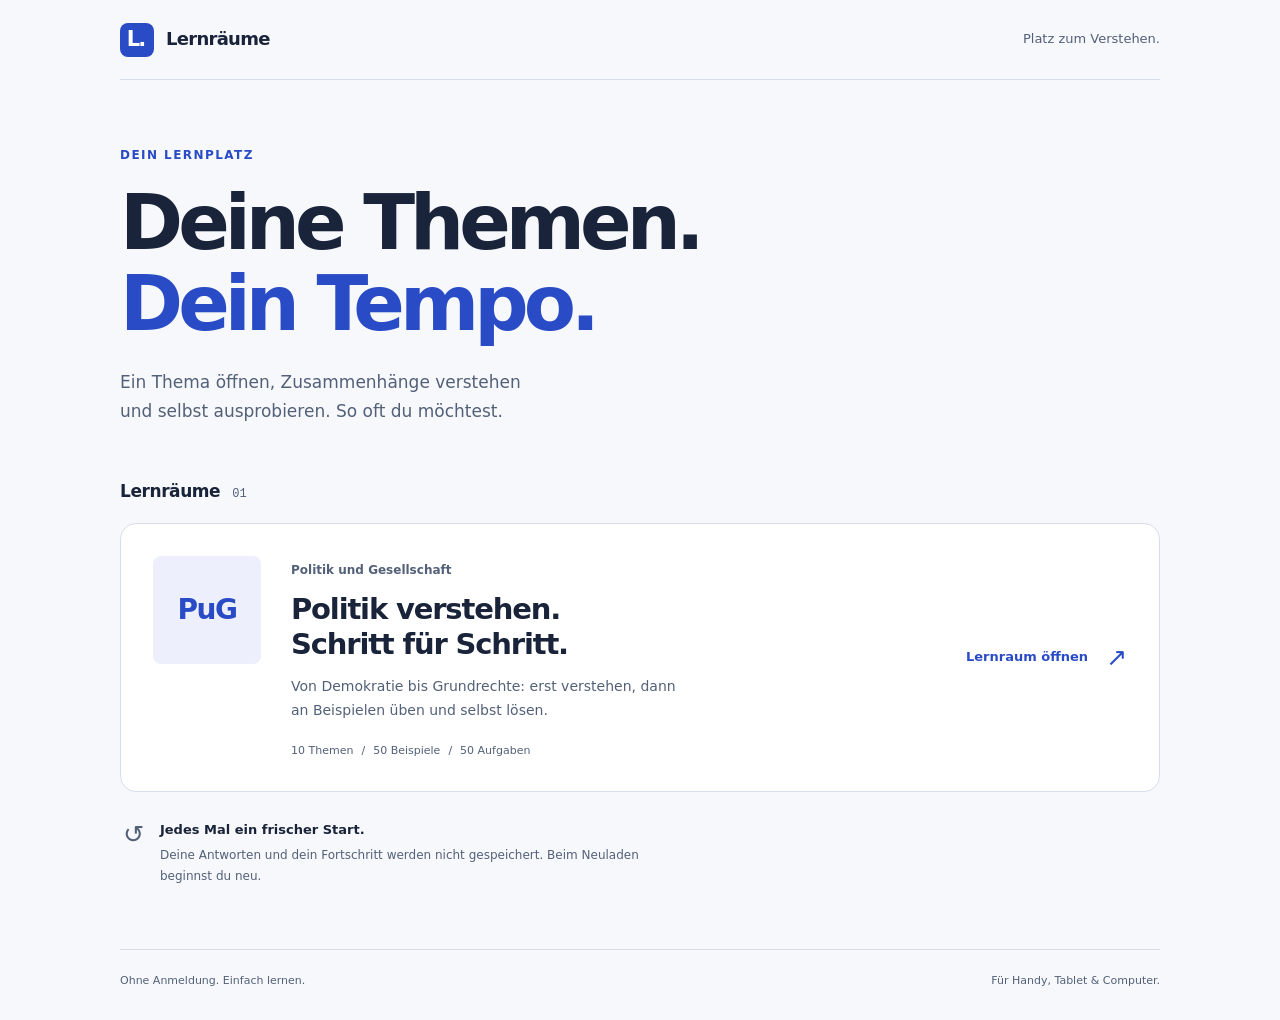
==== docs/index.html @ eafbd557 "Create lightweight school exercise directory for GitHub Pages" ====
<!doctype html>
<html lang="de">
<head>
  <meta charset="utf-8">
  <meta name="viewport" content="width=device-width, initial-scale=1">
  <meta name="color-scheme" content="light dark">
  <meta name="description" content="Deine Lernräume für die Schule. Themen verstehen, Aufgaben ausprobieren und in deinem Tempo üben.">
  <meta http-equiv="Content-Security-Policy" content="default-src 'none'; style-src 'self' 'unsafe-inline'; img-src 'self' data:; base-uri 'none'; form-action 'none'">
  <title>Lernräume · Deine Themen. Dein Tempo.</title>
  <link rel="icon" href="data:,">
  <link rel="stylesheet" href="style.css">
</head>
<body>
  <a class="skip" href="#lernraeume">Zu den Lernräumen</a>
  <div class="page">
    <header class="header">
      <a class="brand" href="./" aria-label="Lernräume, Startseite"><span class="brand-mark" aria-hidden="true">L.</span>Lernräume</a>
      <span class="header-note">Platz zum Verstehen.</span>
    </header>
    <main>
      <section class="intro" aria-labelledby="title">
        <p class="eyebrow">Dein Lernplatz</p>
        <h1 id="title">Deine Themen.<br> <span>Dein Tempo.</span></h1>
        <p class="intro-text">Ein Thema öffnen, Zusammenhänge verstehen und selbst ausprobieren. So oft du möchtest.</p>
      </section>
      <section class="collection" id="lernraeume" aria-labelledby="collection-title">
        <div class="collection-heading"><h2 id="collection-title">Lernräume</h2><span>01</span></div>
        <!-- Add one ordinary link here for each reviewed HTML in exercises/. -->
        <a class="exercise" href="exercises/pug-lernraum.html">
          <span class="subject-mark" aria-hidden="true">PuG</span>
          <span class="exercise-copy">
            <span class="subject">Politik und Gesellschaft</span>
            <h3>Politik verstehen.<br> Schritt für Schritt.</h3>
            <span class="description">Von Demokratie bis Grundrechte: erst verstehen, dann an Beispielen üben und selbst lösen.</span>
            <span class="details">10 Themen <span aria-hidden="true">/</span> 50 Beispiele <span aria-hidden="true">/</span> 50 Aufgaben</span>
          </span>
          <span class="open">Lernraum öffnen <span class="arrow" aria-hidden="true">↗</span></span>
        </a>
      </section>
      <aside class="session-note" aria-label="Hinweis zum Lernstand">
        <span class="note-mark" aria-hidden="true">↺</span>
        <div><h2>Jedes Mal ein frischer Start.</h2><p>Deine Antworten und dein Fortschritt werden nicht gespeichert. Beim Neuladen beginnst du neu.</p></div>
      </aside>
    </main>
    <footer><span>Ohne Anmeldung. Einfach lernen.</span><span>Für Handy, Tablet &amp; Computer.</span></footer>
  </div>
</body>
</html>
---- docs/style.css ----
/* Native CSS, system fonts, no runtime dependencies. Radius: 16px panels, 8px marks. */
:root{color-scheme:light dark;--paper:#f7f8fb;--surface:#fff;--ink:#192339;--muted:#526078;--line:#d7ddea;--accent:#294bc6;--wash:#edf0fc;--hover:#f2f4fe;--focus:#194acb}
*{box-sizing:border-box}
html{scroll-behavior:auto}
body{margin:0;background:var(--paper);color:var(--ink);font-family:system-ui,-apple-system,BlinkMacSystemFont,"Segoe UI",sans-serif;line-height:1.6;-webkit-text-size-adjust:100%}
a{color:inherit;text-decoration:none;touch-action:manipulation;-webkit-tap-highlight-color:transparent}
a:focus-visible{outline:3px solid var(--focus);outline-offset:6px}
.skip{position:absolute;top:8px;left:16px;z-index:2;padding:10px 16px;background:var(--surface);transform:translateY(-180%)}
.skip:focus{transform:none}
.page{width:min(100% - 80px,1040px);margin-inline:auto}
.header{height:80px;display:flex;align-items:center;justify-content:space-between;border-bottom:1px solid var(--line);gap:20px}
.brand{display:inline-flex;align-items:center;gap:12px;font-size:18px;font-weight:750;letter-spacing:-.04em;min-height:44px}
.brand-mark{display:grid;place-items:center;width:34px;height:34px;border-radius:8px;background:var(--accent);color:var(--surface);font-size:21px;letter-spacing:-.09em;padding-right:3px}
.header-note{color:var(--muted);font-size:13px}
.intro{padding:66px 0 52px;max-width:650px}
.eyebrow{font-size:12px;font-weight:700;letter-spacing:.12em;text-transform:uppercase;margin:0 0 18px;color:var(--accent)}
h1{font-size:clamp(44px,6.6vw,76px);line-height:1.06;letter-spacing:-.065em;margin:0;font-weight:750}
h1 span{color:var(--accent)}
.intro-text{font-size:17px;color:var(--muted);max-width:430px;margin:24px 0 0;line-height:1.7}
.collection{scroll-margin-top:24px}
.collection-heading{display:flex;align-items:baseline;gap:12px;margin-bottom:18px}
.collection-heading h2{font-size:17px;letter-spacing:-.025em;margin:0;font-weight:650}
.collection-heading>span{font:12px ui-monospace,SFMono-Regular,Consolas,monospace;color:var(--muted)}
.exercise{display:grid;grid-template-columns:108px 1fr auto;gap:30px;align-items:center;padding:32px;border:1px solid var(--line);border-radius:16px;background:var(--surface);transition:background .16s,border-color .16s}
.exercise:hover{background:var(--hover);border-color:var(--accent)}
.exercise:active{background:var(--wash)}
.subject-mark{display:grid;place-items:center;align-self:start;aspect-ratio:1;border-radius:8px;background:var(--wash);color:var(--accent);font-size:28px;font-weight:750;letter-spacing:-.055em}
.exercise-copy{min-width:0}
.subject{font-size:12px;color:var(--muted);font-weight:550}
h3{font-size:clamp(23px,3vw,29px);line-height:1.2;letter-spacing:-.04em;margin:10px 0 14px;font-weight:700}
.description{display:block;max-width:390px;color:var(--muted);font-size:14px;line-height:1.65}
.details{display:flex;flex-wrap:wrap;gap:8px;color:var(--muted);font-size:11px;margin-top:20px}
.details>span{color:var(--muted)}
.open{display:flex;align-items:center;gap:18px;white-space:nowrap;color:var(--accent);font-size:13px;font-weight:650}
.arrow{font-size:25px;font-weight:400;transition:transform .16s}
.exercise:hover .arrow{transform:translate(2px,-2px)}
.session-note{display:flex;gap:16px;margin:28px 0 62px;padding:0 3px;max-width:540px}
.note-mark{font-size:25px;line-height:1.2;color:var(--muted)}
.session-note h2{font-size:13px;font-weight:650;margin:0 0 4px}
.session-note p{font-size:12px;color:var(--muted);margin:0;line-height:1.75}
footer{border-top:1px solid var(--line);padding:22px 0 30px;display:flex;justify-content:space-between;gap:16px;color:var(--muted);font-size:11px}
@media(max-width:900px){.exercise{grid-template-columns:88px 1fr;gap:24px}.open{grid-column:2;margin-top:-4px;justify-content:space-between}.subject-mark{font-size:25px}}
@media(max-width:640px){.page{width:calc(100% - 40px)}.header{height:72px}.header-note{font-size:11px}.brand{font-size:16px;gap:9px}.intro{padding:44px 0 38px}.intro-text{font-size:15px;margin-top:20px;max-width:330px}.exercise{grid-template-columns:1fr;gap:18px;padding:24px}.subject-mark{width:58px;font-size:20px}.open{grid-column:1;margin-top:0;border-top:1px solid var(--line);padding-top:16px;min-height:48px}.subject{font-size:11px}h3{margin-top:8px;font-size:26px}.details{gap:7px;font-size:10px;margin-top:17px}.session-note{margin:26px 0 38px;gap:12px}footer{flex-direction:column;gap:4px;padding:19px 0 24px}}
@media(prefers-color-scheme:dark){:root{--paper:#131925;--surface:#1b2332;--ink:#eff2fb;--muted:#adb9cf;--line:#354059;--accent:#a7baff;--wash:#283450;--hover:#222e44;--focus:#bacaff}.brand-mark{color:#131925}}
@media(prefers-reduced-motion:reduce){*,*::before,*::after{transition:none!important}}
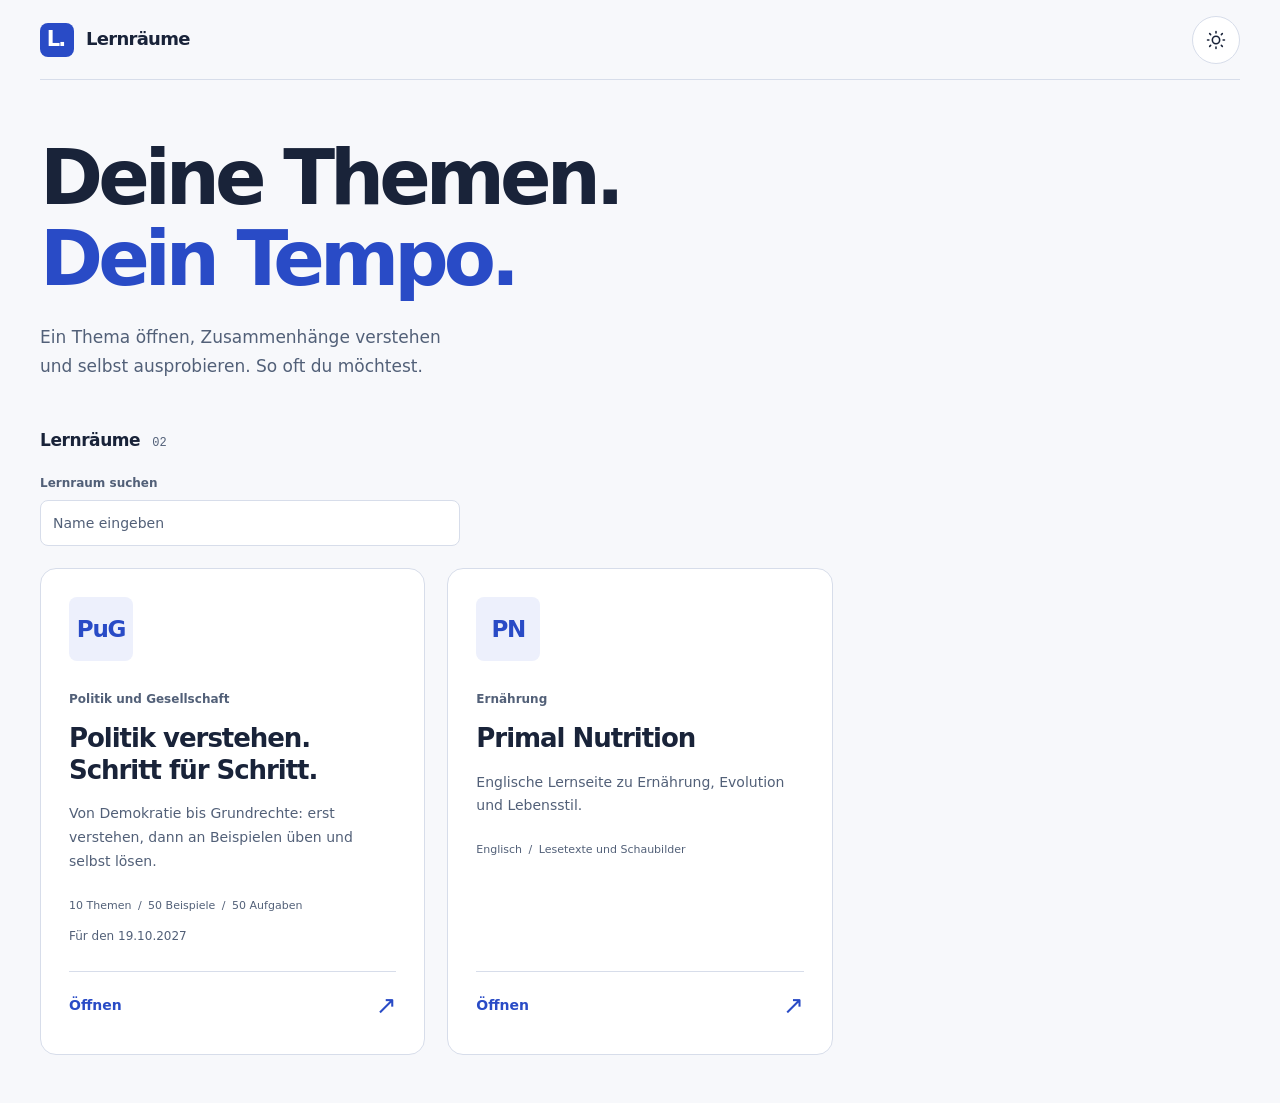
==== commit a78015de: "feat: publish school learning pages" ====
--- a/docs/index.html
+++ b/docs/index.html
@@ -1,48 +1,68 @@
 <!doctype html>
-<html lang="de">
+<html lang="de" data-theme="light">
 <head>
   <meta charset="utf-8">
   <meta name="viewport" content="width=device-width, initial-scale=1">
   <meta name="color-scheme" content="light dark">
   <meta name="description" content="Deine Lernräume für die Schule. Themen verstehen, Aufgaben ausprobieren und in deinem Tempo üben.">
-  <meta http-equiv="Content-Security-Policy" content="default-src 'none'; style-src 'self' 'unsafe-inline'; img-src 'self' data:; base-uri 'none'; form-action 'none'">
+  <meta http-equiv="Content-Security-Policy" content="default-src 'none'; script-src 'self'; style-src 'self' 'unsafe-inline'; img-src 'self' data:; base-uri 'none'; form-action 'none'">
   <title>Lernräume · Deine Themen. Dein Tempo.</title>
   <link rel="icon" href="data:,">
   <link rel="stylesheet" href="style.css">
+  <script src="theme.js" defer></script>
+  <script src="directory.js" defer></script>
 </head>
 <body>
   <a class="skip" href="#lernraeume">Zu den Lernräumen</a>
   <div class="page">
     <header class="header">
       <a class="brand" href="./" aria-label="Lernräume, Startseite"><span class="brand-mark" aria-hidden="true">L.</span>Lernräume</a>
-      <span class="header-note">Platz zum Verstehen.</span>
+      <button class="theme-toggle" id="theme-toggle" type="button" aria-pressed="true" aria-label="Dunkles Erscheinungsbild aktivieren" hidden>
+        <span class="theme-toggle-icons" aria-hidden="true">
+          <svg class="theme-toggle-icon theme-toggle-sun" width="22" height="22"><use href="theme-icons.svg#icon-sun"></use></svg>
+          <svg class="theme-toggle-icon theme-toggle-moon" width="22" height="22"><use href="theme-icons.svg#icon-moon"></use></svg>
+        </span>
+      </button>
     </header>
     <main>
       <section class="intro" aria-labelledby="title">
-        <p class="eyebrow">Dein Lernplatz</p>
         <h1 id="title">Deine Themen.<br> <span>Dein Tempo.</span></h1>
         <p class="intro-text">Ein Thema öffnen, Zusammenhänge verstehen und selbst ausprobieren. So oft du möchtest.</p>
       </section>
       <section class="collection" id="lernraeume" aria-labelledby="collection-title">
-        <div class="collection-heading"><h2 id="collection-title">Lernräume</h2><span>01</span></div>
-        <!-- Add one ordinary link here for each reviewed HTML in exercises/. -->
-        <a class="exercise" href="exercises/pug-lernraum.html">
+        <div class="collection-heading"><h2 id="collection-title">Lernräume</h2><span>02</span></div>
+        <div class="directory-controls" id="directory-controls" hidden>
+          <div class="search-control"><label for="exercise-search">Lernraum suchen</label><input type="search" id="exercise-search" placeholder="Name eingeben" autocomplete="off" spellcheck="false" aria-controls="exercise-grid"></div>
+        </div>
+        <!-- Add reviewed exercises with data-added set to their original ISO 8601 addition time, newest first. -->
+        <div class="exercise-grid" id="exercise-grid">
+        <a class="exercise" href="exercises/pug-lernraum.html" data-added="2026-10-18T18:47:00+02:00">
           <span class="subject-mark" aria-hidden="true">PuG</span>
           <span class="exercise-copy">
             <span class="subject">Politik und Gesellschaft</span>
-            <h3>Politik verstehen.<br> Schritt für Schritt.</h3>
+            <h3>Politik verstehen. Schritt für Schritt.</h3>
             <span class="description">Von Demokratie bis Grundrechte: erst verstehen, dann an Beispielen üben und selbst lösen.</span>
             <span class="details">10 Themen <span aria-hidden="true">/</span> 50 Beispiele <span aria-hidden="true">/</span> 50 Aufgaben</span>
+            <span class="card-date">Für den <time datetime="2027-10-19">19.10.2027</time></span>
           </span>
-          <span class="open">Lernraum öffnen <span class="arrow" aria-hidden="true">↗</span></span>
+          <span class="open">Öffnen <span class="arrow" aria-hidden="true">↗</span></span>
         </a>
+        <!-- Relative ordering seed: user says Primal predates PuG; exact original date is unknown. -->
+        <a class="exercise" href="exercises/primal-1.html" data-added="2026-10-18T18:46:59+02:00">
+          <span class="subject-mark" aria-hidden="true">PN</span>
+          <span class="exercise-copy">
+            <span class="subject">Ernährung</span>
+            <h3>Primal Nutrition</h3>
+            <span class="description">Englische Lernseite zu Ernährung, Evolution und Lebensstil.</span>
+            <span class="details">Englisch <span aria-hidden="true">/</span> Lesetexte und Schaubilder</span>
+          </span>
+          <span class="open">Öffnen <span class="arrow" aria-hidden="true">↗</span></span>
+        </a>
+        </div>
+        <p id="search-empty" class="search-empty" hidden>Kein Lernraum gefunden. Versuche einen anderen Namen.</p>
+        <p id="search-status" class="sr-only" role="status" aria-live="polite" aria-atomic="true"></p>
       </section>
-      <aside class="session-note" aria-label="Hinweis zum Lernstand">
-        <span class="note-mark" aria-hidden="true">↺</span>
-        <div><h2>Jedes Mal ein frischer Start.</h2><p>Deine Antworten und dein Fortschritt werden nicht gespeichert. Beim Neuladen beginnst du neu.</p></div>
-      </aside>
     </main>
-    <footer><span>Ohne Anmeldung. Einfach lernen.</span><span>Für Handy, Tablet &amp; Computer.</span></footer>
   </div>
 </body>
 </html>
--- a/docs/style.css
+++ b/docs/style.css
@@ -1,45 +1,79 @@
-/* Native CSS, system fonts, no runtime dependencies. Radius: 16px panels, 8px marks. */
-:root{color-scheme:light dark;--paper:#f7f8fb;--surface:#fff;--ink:#192339;--muted:#526078;--line:#d7ddea;--accent:#294bc6;--wash:#edf0fc;--hover:#f2f4fe;--focus:#194acb}
+/* Native CSS; Lernraum palette. Carmen contributes only the toggle and reveal. */
+:root{color-scheme:light;--paper:#f7f8fb;--surface:#fff;--ink:#192339;--muted:#526078;--line:#d7ddea;--accent:#294bc6;--wash:#edf0fc;--hover:#f2f4fe;--focus:#194acb}
+html[data-theme="dark"]{color-scheme:dark;--paper:#131925;--surface:#1b2332;--ink:#eff2fb;--muted:#adb9cf;--line:#354059;--accent:#a7baff;--wash:#283450;--hover:#222e44;--focus:#bacaff}
 *{box-sizing:border-box}
+[hidden]{display:none!important}
 html{scroll-behavior:auto}
 body{margin:0;background:var(--paper);color:var(--ink);font-family:system-ui,-apple-system,BlinkMacSystemFont,"Segoe UI",sans-serif;line-height:1.6;-webkit-text-size-adjust:100%}
 a{color:inherit;text-decoration:none;touch-action:manipulation;-webkit-tap-highlight-color:transparent}
-a:focus-visible{outline:3px solid var(--focus);outline-offset:6px}
+a:focus-visible,button:focus-visible,input:focus-visible,select:focus-visible{outline:3px solid var(--focus);outline-offset:4px}
 .skip{position:absolute;top:8px;left:16px;z-index:2;padding:10px 16px;background:var(--surface);transform:translateY(-180%)}
 .skip:focus{transform:none}
-.page{width:min(100% - 80px,1040px);margin-inline:auto}
+.sr-only{position:absolute;width:1px;height:1px;padding:0;margin:-1px;overflow:hidden;clip-path:inset(50%);white-space:nowrap;border:0}
+.page{width:min(100% - 80px,1200px);margin-inline:auto}
 .header{height:80px;display:flex;align-items:center;justify-content:space-between;border-bottom:1px solid var(--line);gap:20px}
 .brand{display:inline-flex;align-items:center;gap:12px;font-size:18px;font-weight:750;letter-spacing:-.04em;min-height:44px}
 .brand-mark{display:grid;place-items:center;width:34px;height:34px;border-radius:8px;background:var(--accent);color:var(--surface);font-size:21px;letter-spacing:-.09em;padding-right:3px}
-.header-note{color:var(--muted);font-size:13px}
-.intro{padding:66px 0 52px;max-width:650px}
-.eyebrow{font-size:12px;font-weight:700;letter-spacing:.12em;text-transform:uppercase;margin:0 0 18px;color:var(--accent)}
+html[data-theme="dark"] .brand-mark{color:#131925}
+.intro{padding:58px 0 46px;max-width:650px}
 h1{font-size:clamp(44px,6.6vw,76px);line-height:1.06;letter-spacing:-.065em;margin:0;font-weight:750}
 h1 span{color:var(--accent)}
 .intro-text{font-size:17px;color:var(--muted);max-width:430px;margin:24px 0 0;line-height:1.7}
-.collection{scroll-margin-top:24px}
-.collection-heading{display:flex;align-items:baseline;gap:12px;margin-bottom:18px}
+.collection{scroll-margin-top:24px;margin-bottom:48px}
+.collection-heading{display:flex;align-items:baseline;gap:12px;margin-bottom:20px}
 .collection-heading h2{font-size:17px;letter-spacing:-.025em;margin:0;font-weight:650}
 .collection-heading>span{font:12px ui-monospace,SFMono-Regular,Consolas,monospace;color:var(--muted)}
-.exercise{display:grid;grid-template-columns:108px 1fr auto;gap:30px;align-items:center;padding:32px;border:1px solid var(--line);border-radius:16px;background:var(--surface);transition:background .16s,border-color .16s}
+.directory-controls{display:flex;gap:14px;margin-bottom:22px;align-items:end}
+.search-control{width:min(100%,420px)}
+.directory-controls label{display:block;margin-bottom:7px;font-size:12px;font-weight:600;color:var(--muted)}
+.directory-controls input{font:inherit;font-size:14px;min-height:46px;border:1px solid var(--line);border-radius:8px;background:var(--surface);color:var(--ink);padding:10px 12px;width:100%}
+.directory-controls input::placeholder{color:var(--muted);opacity:1}
+.exercise-grid{display:grid;grid-template-columns:repeat(2,minmax(0,1fr));gap:22px;align-items:stretch}
+.exercise{display:flex;flex-direction:column;align-items:stretch;gap:24px;padding:28px;min-width:0;border:1px solid var(--line);border-radius:16px;background:var(--surface);transition:background .16s,border-color .16s}
 .exercise:hover{background:var(--hover);border-color:var(--accent)}
 .exercise:active{background:var(--wash)}
-.subject-mark{display:grid;place-items:center;align-self:start;aspect-ratio:1;border-radius:8px;background:var(--wash);color:var(--accent);font-size:28px;font-weight:750;letter-spacing:-.055em}
-.exercise-copy{min-width:0}
+.subject-mark{display:grid;place-items:center;align-self:start;width:64px;aspect-ratio:1;border-radius:8px;background:var(--wash);color:var(--accent);font-size:23px;font-weight:750;letter-spacing:-.055em}
+.exercise-copy{min-width:0;flex:1}
 .subject{font-size:12px;color:var(--muted);font-weight:550}
-h3{font-size:clamp(23px,3vw,29px);line-height:1.2;letter-spacing:-.04em;margin:10px 0 14px;font-weight:700}
-.description{display:block;max-width:390px;color:var(--muted);font-size:14px;line-height:1.65}
-.details{display:flex;flex-wrap:wrap;gap:8px;color:var(--muted);font-size:11px;margin-top:20px}
-.details>span{color:var(--muted)}
-.open{display:flex;align-items:center;gap:18px;white-space:nowrap;color:var(--accent);font-size:13px;font-weight:650}
+h3{font-size:26px;line-height:1.22;letter-spacing:-.04em;margin:12px 0 16px;font-weight:700;overflow-wrap:anywhere}
+.description{display:block;color:var(--muted);font-size:14px;line-height:1.7}
+.details{display:block;color:var(--muted);font-size:11px;margin-top:22px;line-height:1.8}
+.details>span{margin-inline:3px}
+.card-date{display:block;margin-top:12px;font-size:12px;color:var(--muted)}
+.open{display:flex;align-items:center;justify-content:space-between;gap:12px;white-space:nowrap;color:var(--accent);font-size:14px;font-weight:650;border-top:1px solid var(--line);padding-top:14px;min-height:44px}
 .arrow{font-size:25px;font-weight:400;transition:transform .16s}
 .exercise:hover .arrow{transform:translate(2px,-2px)}
-.session-note{display:flex;gap:16px;margin:28px 0 62px;padding:0 3px;max-width:540px}
-.note-mark{font-size:25px;line-height:1.2;color:var(--muted)}
-.session-note h2{font-size:13px;font-weight:650;margin:0 0 4px}
-.session-note p{font-size:12px;color:var(--muted);margin:0;line-height:1.75}
-footer{border-top:1px solid var(--line);padding:22px 0 30px;display:flex;justify-content:space-between;gap:16px;color:var(--muted);font-size:11px}
-@media(max-width:900px){.exercise{grid-template-columns:88px 1fr;gap:24px}.open{grid-column:2;margin-top:-4px;justify-content:space-between}.subject-mark{font-size:25px}}
-@media(max-width:640px){.page{width:calc(100% - 40px)}.header{height:72px}.header-note{font-size:11px}.brand{font-size:16px;gap:9px}.intro{padding:44px 0 38px}.intro-text{font-size:15px;margin-top:20px;max-width:330px}.exercise{grid-template-columns:1fr;gap:18px;padding:24px}.subject-mark{width:58px;font-size:20px}.open{grid-column:1;margin-top:0;border-top:1px solid var(--line);padding-top:16px;min-height:48px}.subject{font-size:11px}h3{margin-top:8px;font-size:26px}.details{gap:7px;font-size:10px;margin-top:17px}.session-note{margin:26px 0 38px;gap:12px}footer{flex-direction:column;gap:4px;padding:19px 0 24px}}
-@media(prefers-color-scheme:dark){:root{--paper:#131925;--surface:#1b2332;--ink:#eff2fb;--muted:#adb9cf;--line:#354059;--accent:#a7baff;--wash:#283450;--hover:#222e44;--focus:#bacaff}.brand-mark{color:#131925}}
-@media(prefers-reduced-motion:reduce){*,*::before,*::after{transition:none!important}}
+.search-empty{font-size:14px;color:var(--muted);padding:24px 0}
+.theme-toggle{display:inline-flex;align-items:center;justify-content:center;width:48px;height:48px;flex:0 0 48px;padding:0;border:1px solid var(--line);border-radius:50%;background:var(--surface);color:var(--ink);cursor:pointer;touch-action:manipulation;-webkit-tap-highlight-color:transparent;transition:border-color .22s,background-color .26s,color .26s,transform .18s}
+.theme-toggle:hover{border-color:var(--accent)}
+.theme-toggle:active{transform:scale(.96)}
+.theme-toggle-icons{position:relative;display:block;width:22px;height:22px;view-transition-name:theme-toggle-control}
+.theme-toggle-icon{position:absolute;inset:0;display:block;color:currentColor;transition:opacity .42s,transform .52s cubic-bezier(.16,1,.3,1)}
+.theme-toggle-sun{opacity:0;transform:rotate(-65deg) scale(.62)}
+.theme-toggle-moon{opacity:1;transform:rotate(0) scale(1)}
+html[data-theme="light"] .theme-toggle-sun{opacity:1;transform:rotate(0) scale(1)}
+html[data-theme="light"] .theme-toggle-moon{opacity:0;transform:rotate(65deg) scale(.62)}
+@supports(view-transition-name:root){
+ html.theme-changing *,html.theme-changing *::before,html.theme-changing *::after{transition-delay:0s!important;transition-duration:0s!important}
+ ::view-transition-old(root),::view-transition-new(root){animation:none;mix-blend-mode:normal}
+ ::view-transition-old(root){z-index:1}
+ ::view-transition-new(root){z-index:2}
+ html.theme-changing::view-transition-new(root){clip-path:circle(0 at var(--theme-x) var(--theme-y))}
+ html.theme-changing::view-transition-old(theme-toggle-control){animation:theme-icon-out 300ms cubic-bezier(.4,0,1,1) both}
+ html.theme-changing::view-transition-new(theme-toggle-control){animation:theme-icon-in 520ms 80ms cubic-bezier(.16,1,.3,1) both}
+}
+@keyframes theme-icon-out{to{opacity:0;transform:rotate(-35deg) scale(.72)}}
+@keyframes theme-icon-in{from{opacity:0;transform:rotate(35deg) scale(.72)}to{opacity:1;transform:rotate(0) scale(1)}}
+@media(min-width:1200px){.exercise-grid{grid-template-columns:repeat(3,minmax(0,1fr))}}
+@media(max-width:767px){
+ .page{width:calc(100% - 40px)}.header{height:72px}.brand{font-size:16px;gap:9px}
+ .intro{padding:40px 0 34px}.intro-text{font-size:15px;margin-top:20px;max-width:330px}
+ .directory-controls{display:block}.search-control{width:100%}
+ .exercise-grid{grid-template-columns:1fr;gap:20px}
+ .exercise{width:100%;min-height:max(320px,calc(100vw - 40px));padding:24px;gap:18px}
+ .subject-mark{width:48px;font-size:19px}
+ h3{font-size:24px;margin:10px 0 12px}.subject{font-size:12px}.description{font-size:14px}
+ .details{font-size:11px;margin-top:16px}.details>span{margin-inline:2px}
+ .open{font-size:14px;padding-top:12px}.arrow{font-size:23px}
+}
+@media(prefers-reduced-motion:reduce){*,*::before,*::after{transition:none!important}::view-transition-group(*),::view-transition-old(*),::view-transition-new(*){animation:none!important}}
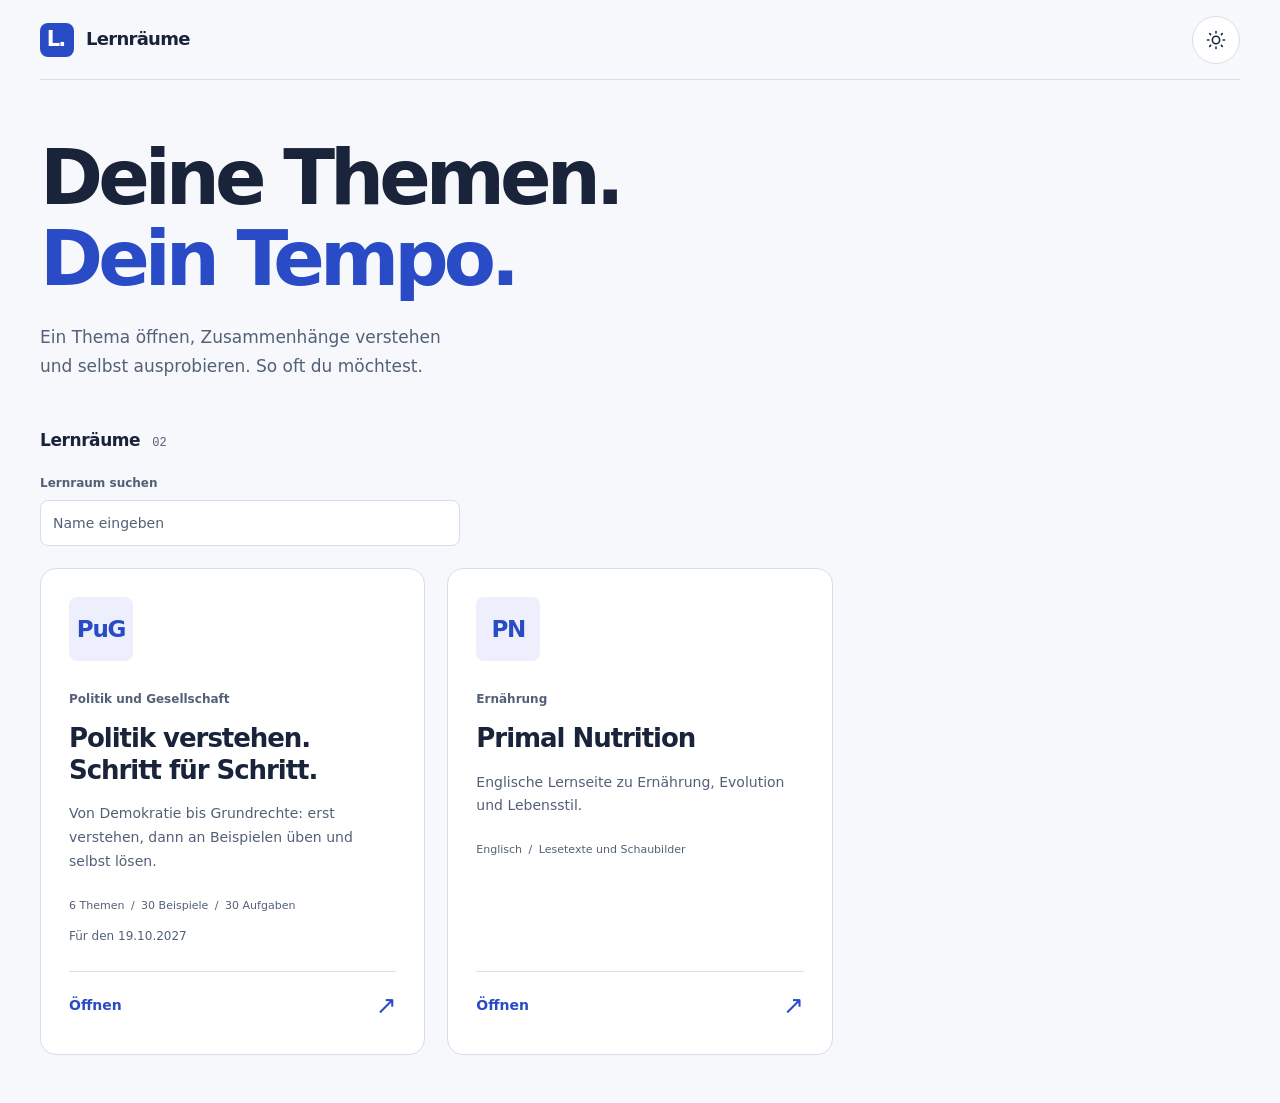
==== commit fd99086b: "feat: replace PuG with revised lessons" ====
--- a/docs/index.html
+++ b/docs/index.html
@@ -42,7 +42,7 @@
             <span class="subject">Politik und Gesellschaft</span>
             <h3>Politik verstehen. Schritt für Schritt.</h3>
             <span class="description">Von Demokratie bis Grundrechte: erst verstehen, dann an Beispielen üben und selbst lösen.</span>
-            <span class="details">10 Themen <span aria-hidden="true">/</span> 50 Beispiele <span aria-hidden="true">/</span> 50 Aufgaben</span>
+            <span class="details">6 Themen <span aria-hidden="true">/</span> 30 Beispiele <span aria-hidden="true">/</span> 30 Aufgaben</span>
             <span class="card-date">Für den <time datetime="2027-10-19">19.10.2027</time></span>
           </span>
           <span class="open">Öffnen <span class="arrow" aria-hidden="true">↗</span></span>
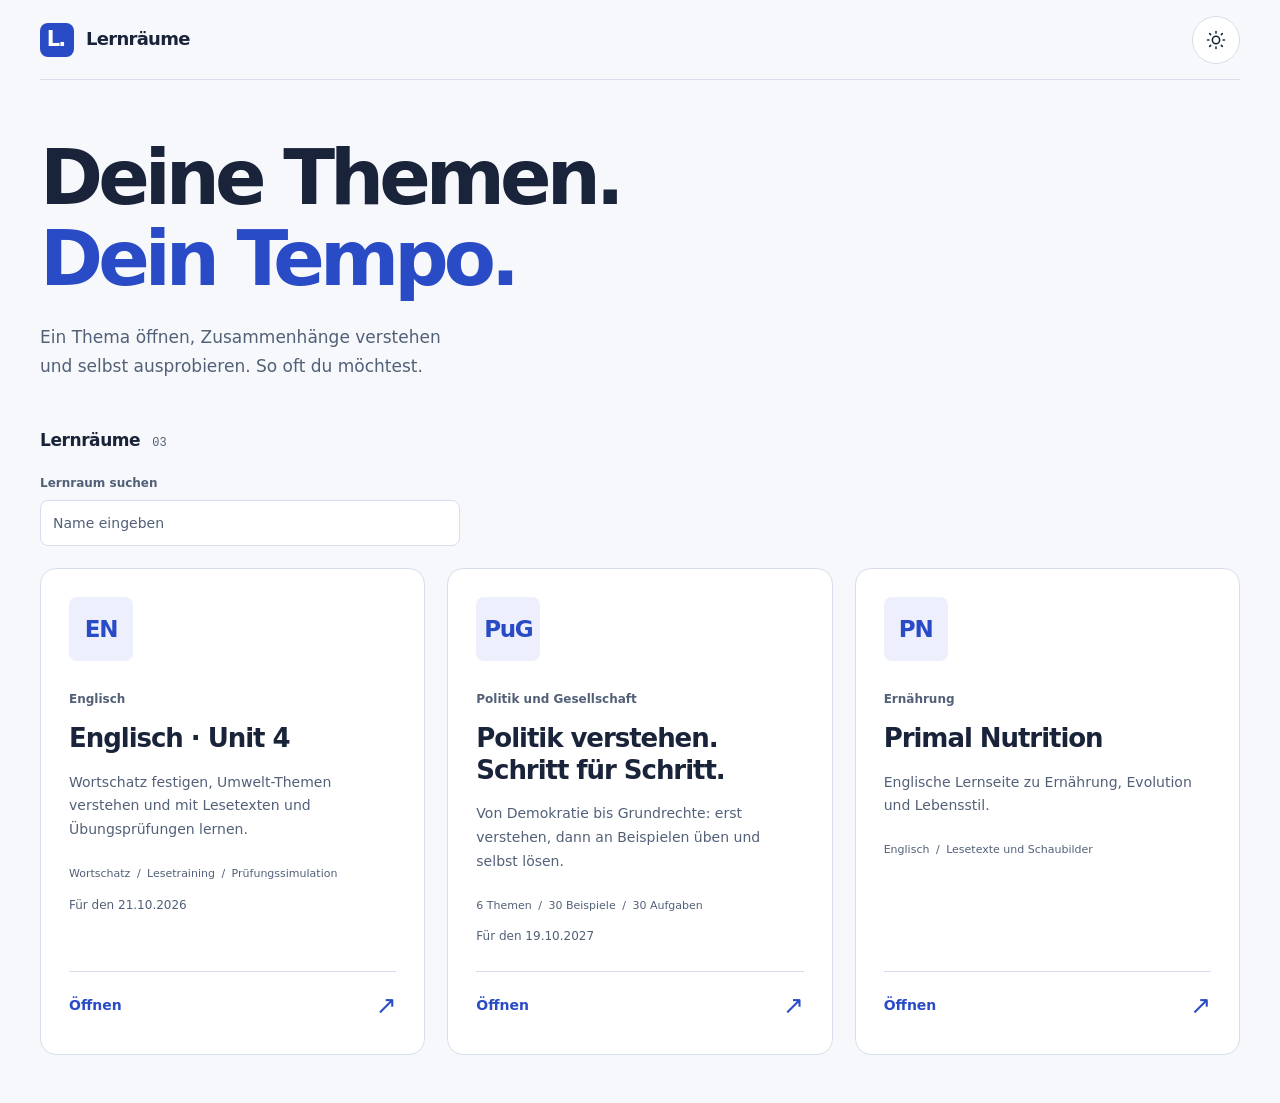
==== commit 4087fbca: "feat: publish English Unit 4 exam practice" ====
--- a/docs/index.html
+++ b/docs/index.html
@@ -30,12 +30,23 @@
         <p class="intro-text">Ein Thema öffnen, Zusammenhänge verstehen und selbst ausprobieren. So oft du möchtest.</p>
       </section>
       <section class="collection" id="lernraeume" aria-labelledby="collection-title">
-        <div class="collection-heading"><h2 id="collection-title">Lernräume</h2><span>02</span></div>
+        <div class="collection-heading"><h2 id="collection-title">Lernräume</h2><span>03</span></div>
         <div class="directory-controls" id="directory-controls" hidden>
           <div class="search-control"><label for="exercise-search">Lernraum suchen</label><input type="search" id="exercise-search" placeholder="Name eingeben" autocomplete="off" spellcheck="false" aria-controls="exercise-grid"></div>
         </div>
         <!-- Add reviewed exercises with data-added set to their original ISO 8601 addition time, newest first. -->
         <div class="exercise-grid" id="exercise-grid">
+        <a class="exercise" href="exercises/englisch-kurzarbeit-21-10-26.html" data-added="2026-10-19T21:29:01+02:00">
+          <span class="subject-mark" aria-hidden="true">EN</span>
+          <span class="exercise-copy">
+            <span class="subject">Englisch</span>
+            <h3>Englisch · Unit 4</h3>
+            <span class="description">Wortschatz festigen, Umwelt-Themen verstehen und mit Lesetexten und Übungsprüfungen lernen.</span>
+            <span class="details">Wortschatz <span aria-hidden="true">/</span> Lesetraining <span aria-hidden="true">/</span> Prüfungssimulation</span>
+            <span class="card-date">Für den <time datetime="2026-10-21">21.10.2026</time></span>
+          </span>
+          <span class="open">Öffnen <span class="arrow" aria-hidden="true">↗</span></span>
+        </a>
         <a class="exercise" href="exercises/pug-lernraum.html" data-added="2026-10-18T18:47:00+02:00">
           <span class="subject-mark" aria-hidden="true">PuG</span>
           <span class="exercise-copy">
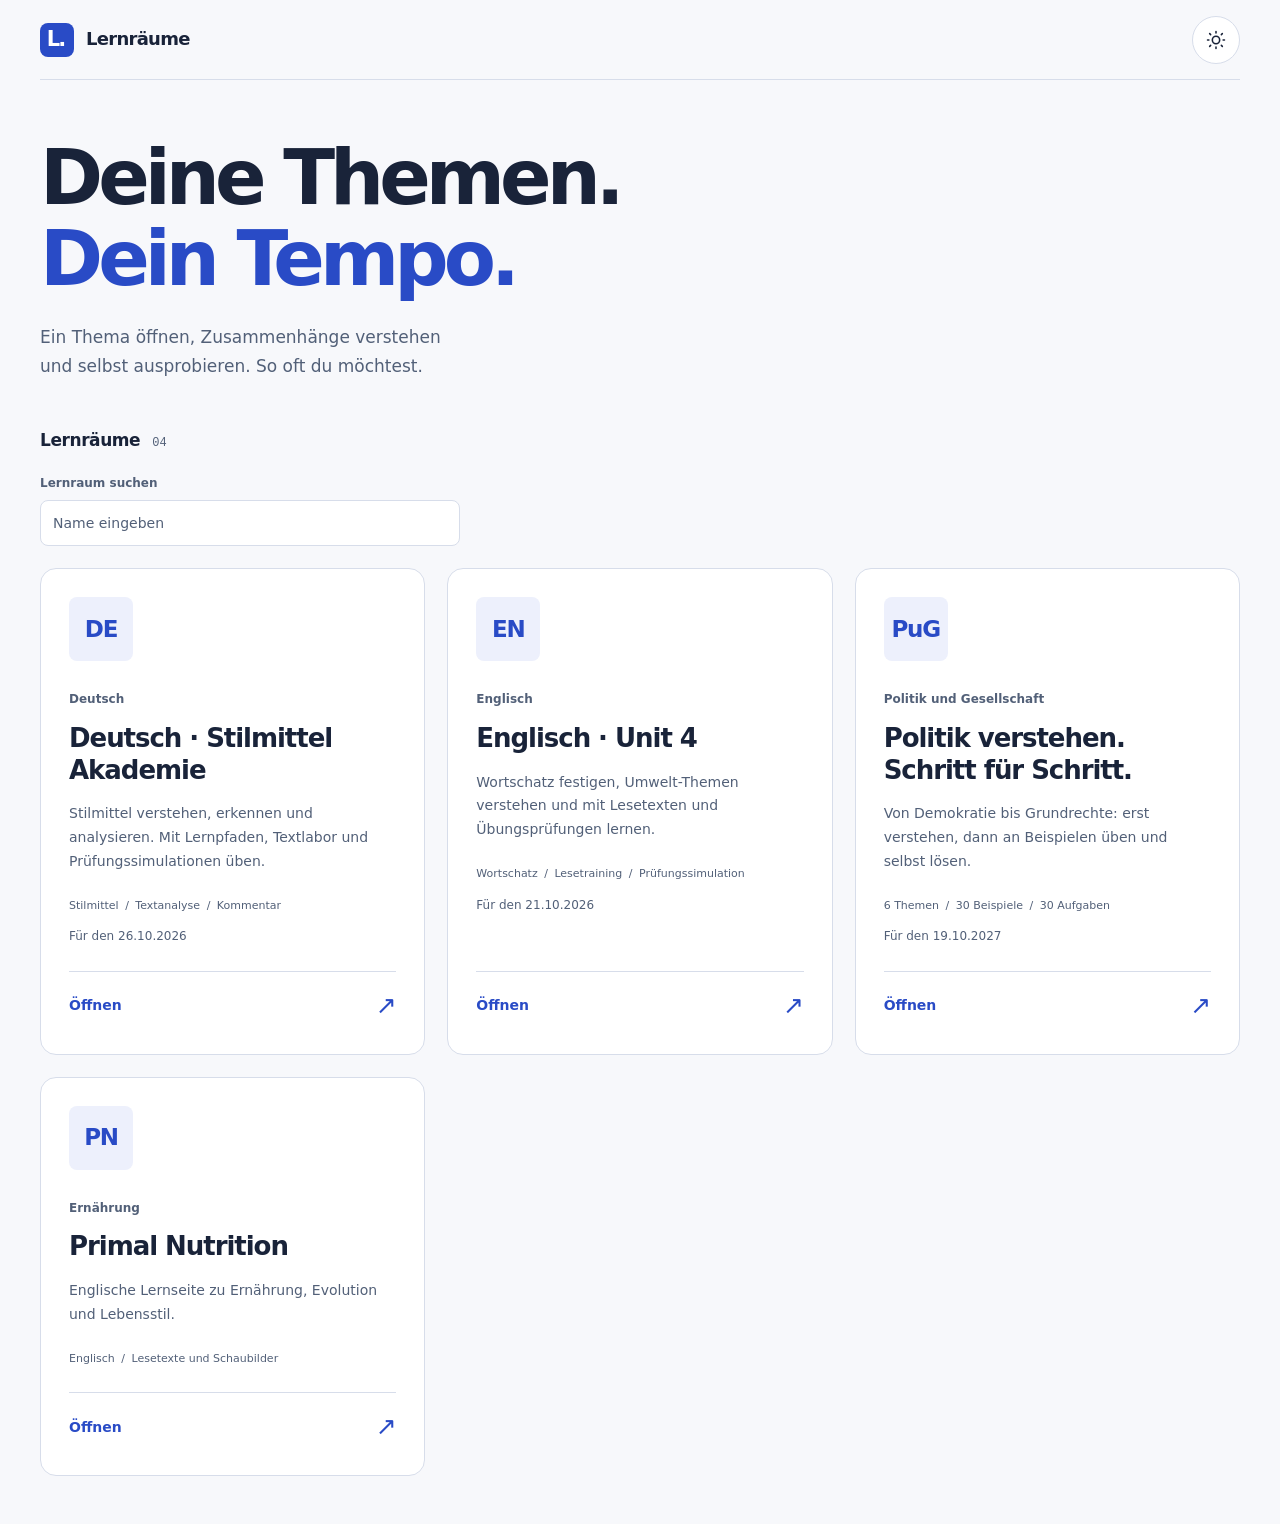
==== commit a664a709: "feat: add German Stilmittel practice for October 26" ====
--- a/docs/index.html
+++ b/docs/index.html
@@ -30,12 +30,23 @@
         <p class="intro-text">Ein Thema öffnen, Zusammenhänge verstehen und selbst ausprobieren. So oft du möchtest.</p>
       </section>
       <section class="collection" id="lernraeume" aria-labelledby="collection-title">
-        <div class="collection-heading"><h2 id="collection-title">Lernräume</h2><span>03</span></div>
+        <div class="collection-heading"><h2 id="collection-title">Lernräume</h2><span>04</span></div>
         <div class="directory-controls" id="directory-controls" hidden>
           <div class="search-control"><label for="exercise-search">Lernraum suchen</label><input type="search" id="exercise-search" placeholder="Name eingeben" autocomplete="off" spellcheck="false" aria-controls="exercise-grid"></div>
         </div>
         <!-- Add reviewed exercises with data-added set to their original ISO 8601 addition time, newest first. -->
         <div class="exercise-grid" id="exercise-grid">
+        <a class="exercise" href="exercises/deutsch-kurzarbeit-26-10-26.html" data-added="2026-10-25T14:06:18+01:00">
+          <span class="subject-mark" aria-hidden="true">DE</span>
+          <span class="exercise-copy">
+            <span class="subject">Deutsch</span>
+            <h3>Deutsch · Stilmittel Akademie</h3>
+            <span class="description">Stilmittel verstehen, erkennen und analysieren. Mit Lernpfaden, Textlabor und Prüfungssimulationen üben.</span>
+            <span class="details">Stilmittel <span aria-hidden="true">/</span> Textanalyse <span aria-hidden="true">/</span> Kommentar</span>
+            <span class="card-date">Für den <time datetime="2026-10-26">26.10.2026</time></span>
+          </span>
+          <span class="open">Öffnen <span class="arrow" aria-hidden="true">↗</span></span>
+        </a>
         <a class="exercise" href="exercises/englisch-kurzarbeit-21-10-26.html" data-added="2026-10-19T21:29:01+02:00">
           <span class="subject-mark" aria-hidden="true">EN</span>
           <span class="exercise-copy">
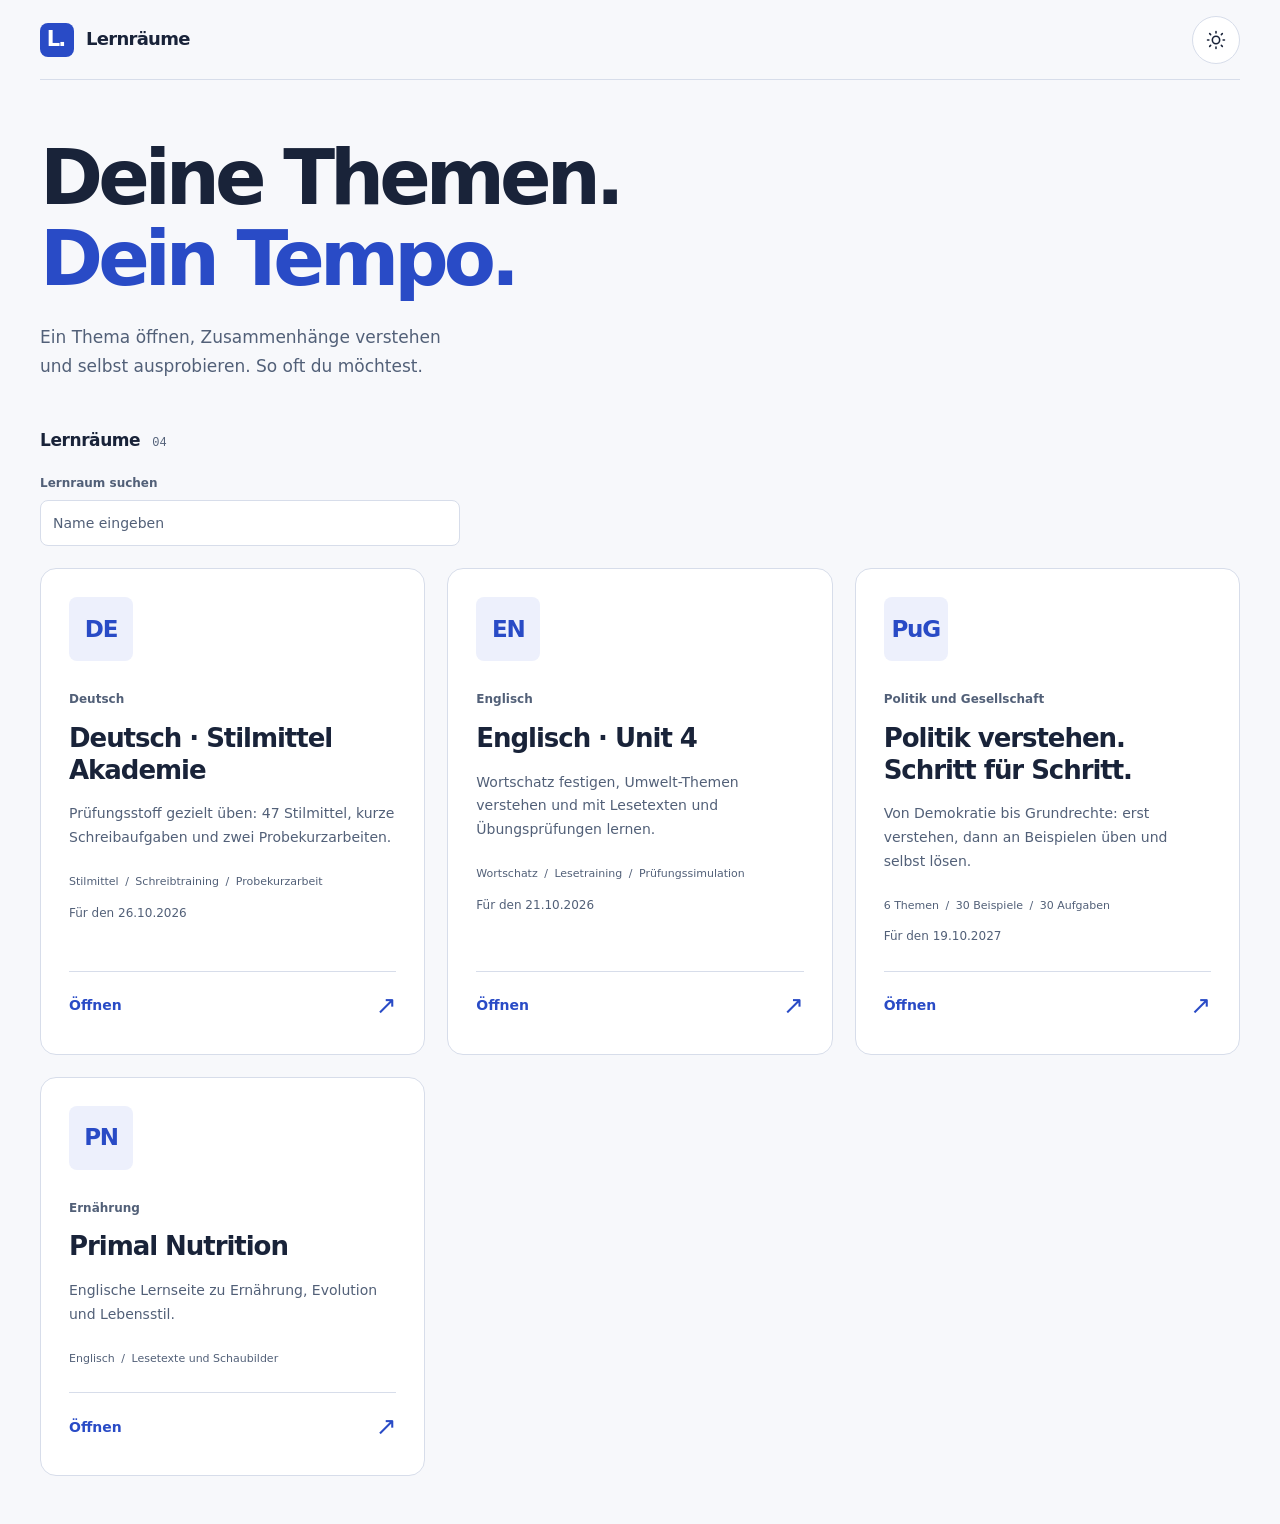
==== commit 37796432: "feat: update German practice to exam focus edition" ====
--- a/docs/index.html
+++ b/docs/index.html
@@ -41,8 +41,8 @@
           <span class="exercise-copy">
             <span class="subject">Deutsch</span>
             <h3>Deutsch · Stilmittel Akademie</h3>
-            <span class="description">Stilmittel verstehen, erkennen und analysieren. Mit Lernpfaden, Textlabor und Prüfungssimulationen üben.</span>
-            <span class="details">Stilmittel <span aria-hidden="true">/</span> Textanalyse <span aria-hidden="true">/</span> Kommentar</span>
+            <span class="description">Prüfungsstoff gezielt üben: 47 Stilmittel, kurze Schreibaufgaben und zwei Probekurzarbeiten.</span>
+            <span class="details">Stilmittel <span aria-hidden="true">/</span> Schreibtraining <span aria-hidden="true">/</span> Probekurzarbeit</span>
             <span class="card-date">Für den <time datetime="2026-10-26">26.10.2026</time></span>
           </span>
           <span class="open">Öffnen <span class="arrow" aria-hidden="true">↗</span></span>
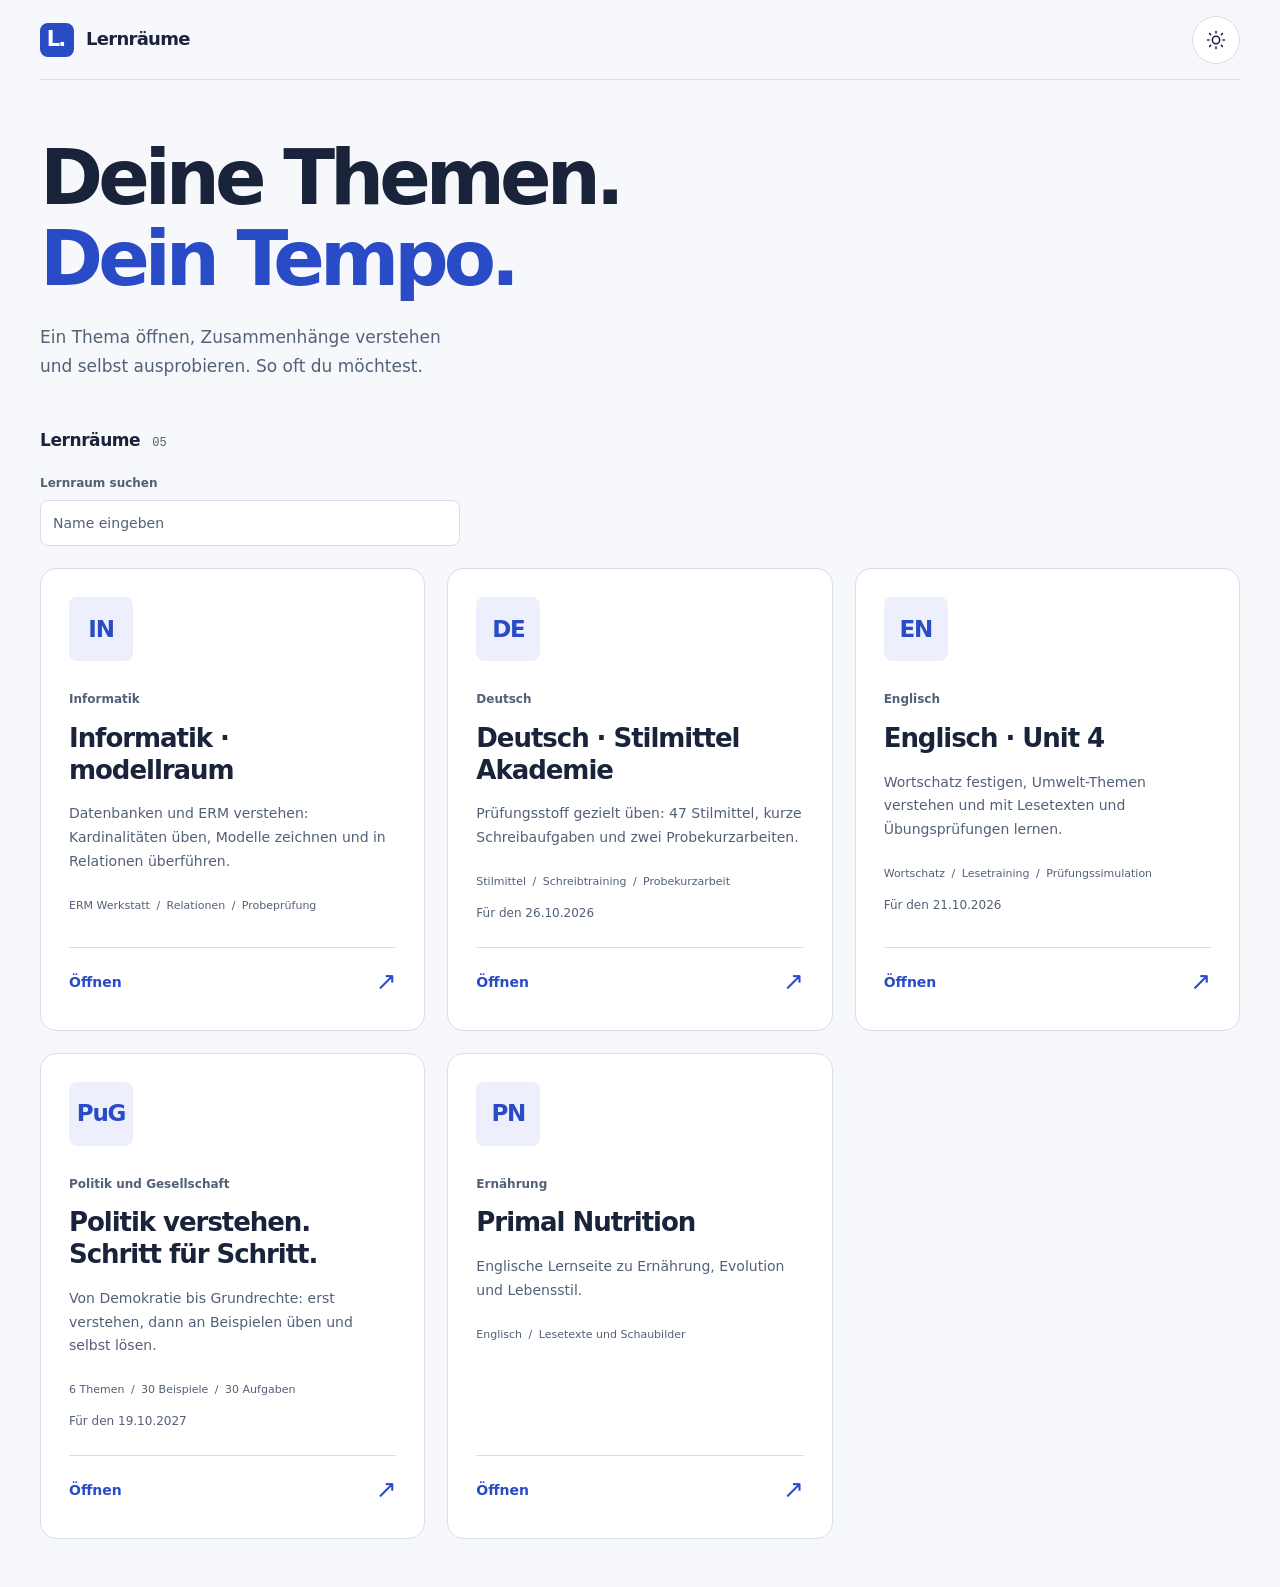
==== commit c0e79ab4: "feat(informatik): add modellraum databases and ERM practice Public edition without the original PDFs" ====
--- a/docs/index.html
+++ b/docs/index.html
@@ -30,12 +30,22 @@
         <p class="intro-text">Ein Thema öffnen, Zusammenhänge verstehen und selbst ausprobieren. So oft du möchtest.</p>
       </section>
       <section class="collection" id="lernraeume" aria-labelledby="collection-title">
-        <div class="collection-heading"><h2 id="collection-title">Lernräume</h2><span>04</span></div>
+        <div class="collection-heading"><h2 id="collection-title">Lernräume</h2><span>05</span></div>
         <div class="directory-controls" id="directory-controls" hidden>
           <div class="search-control"><label for="exercise-search">Lernraum suchen</label><input type="search" id="exercise-search" placeholder="Name eingeben" autocomplete="off" spellcheck="false" aria-controls="exercise-grid"></div>
         </div>
         <!-- Add reviewed exercises with data-added set to their original ISO 8601 addition time, newest first. -->
         <div class="exercise-grid" id="exercise-grid">
+        <a class="exercise" href="exercises/modellraum-unterricht.html" data-added="2026-11-23T09:23:13+01:00">
+          <span class="subject-mark" aria-hidden="true">IN</span>
+          <span class="exercise-copy">
+            <span class="subject">Informatik</span>
+            <h3>Informatik · modellraum</h3>
+            <span class="description">Datenbanken und ERM verstehen: Kardinalitäten üben, Modelle zeichnen und in Relationen überführen.</span>
+            <span class="details">ERM Werkstatt <span aria-hidden="true">/</span> Relationen <span aria-hidden="true">/</span> Probeprüfung</span>
+          </span>
+          <span class="open">Öffnen <span class="arrow" aria-hidden="true">↗</span></span>
+        </a>
         <a class="exercise" href="exercises/deutsch-kurzarbeit-26-10-26.html" data-added="2026-10-25T14:06:18+01:00">
           <span class="subject-mark" aria-hidden="true">DE</span>
           <span class="exercise-copy">
